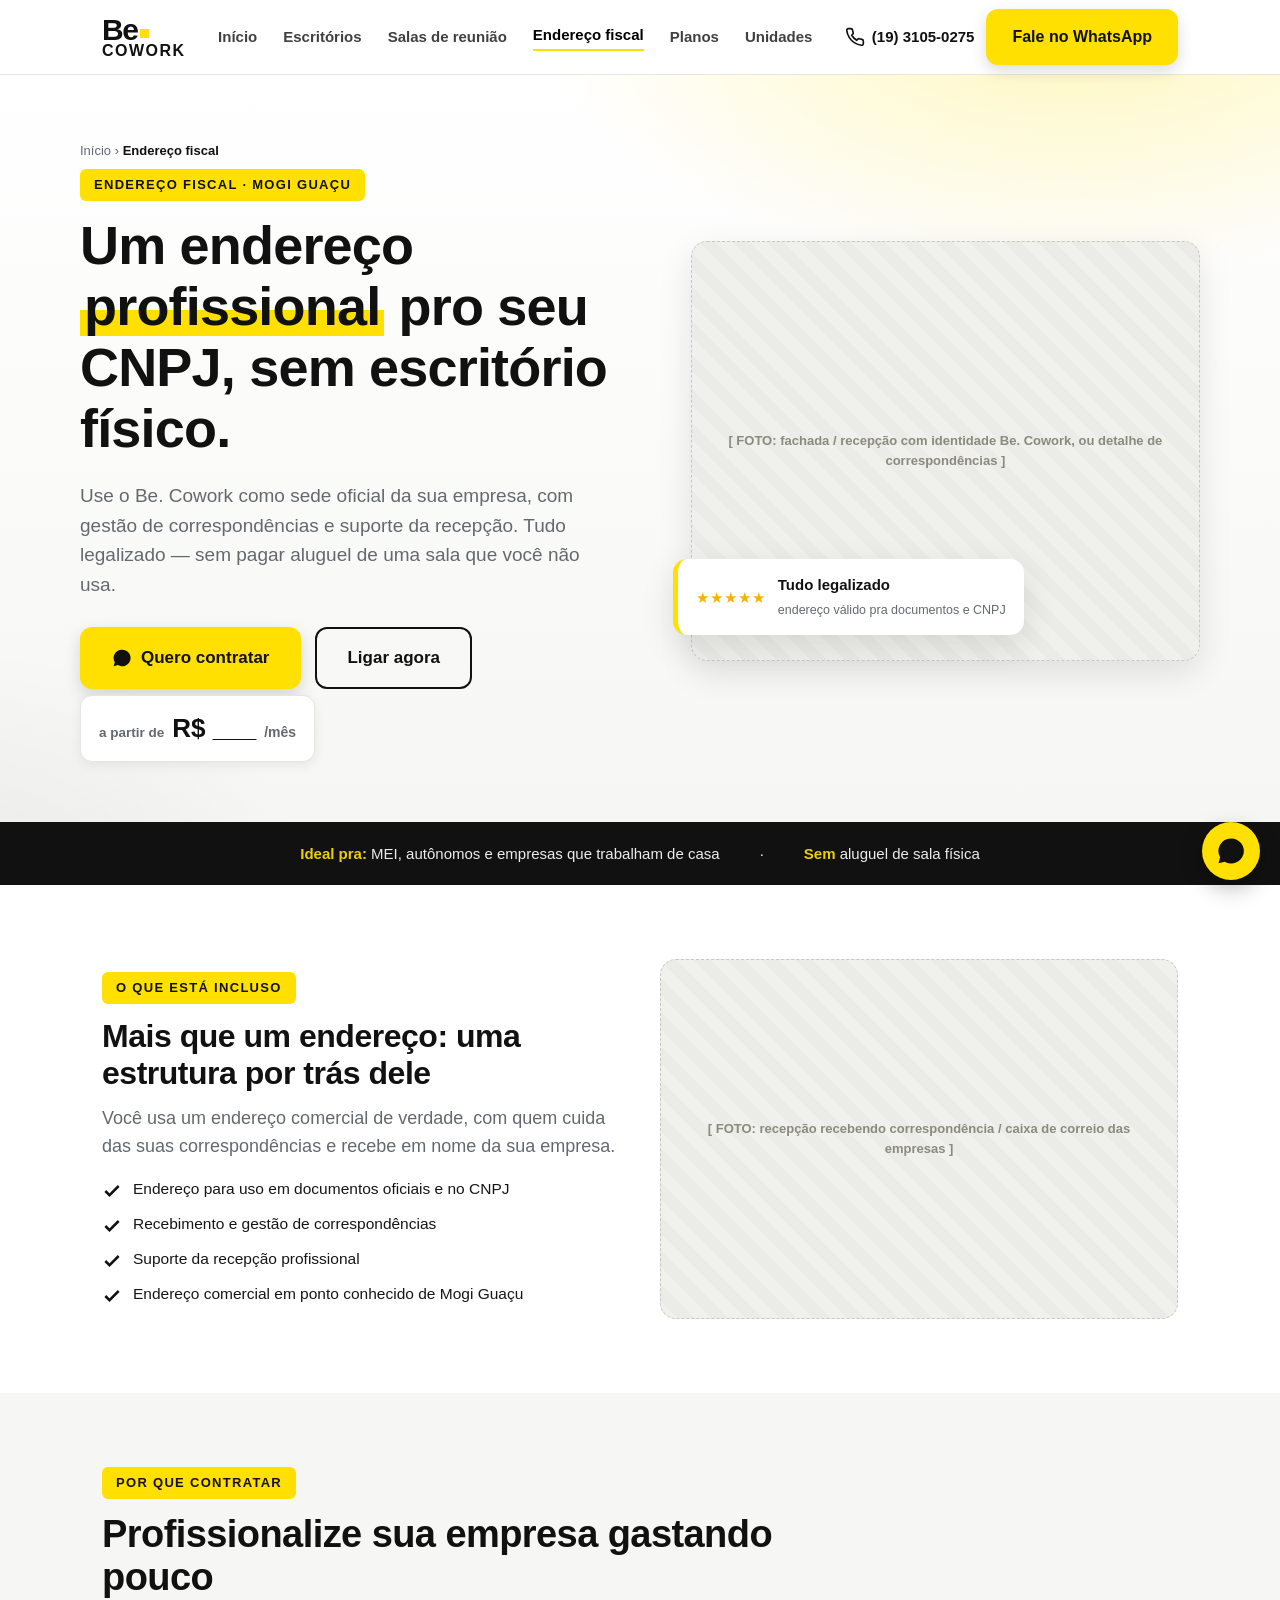
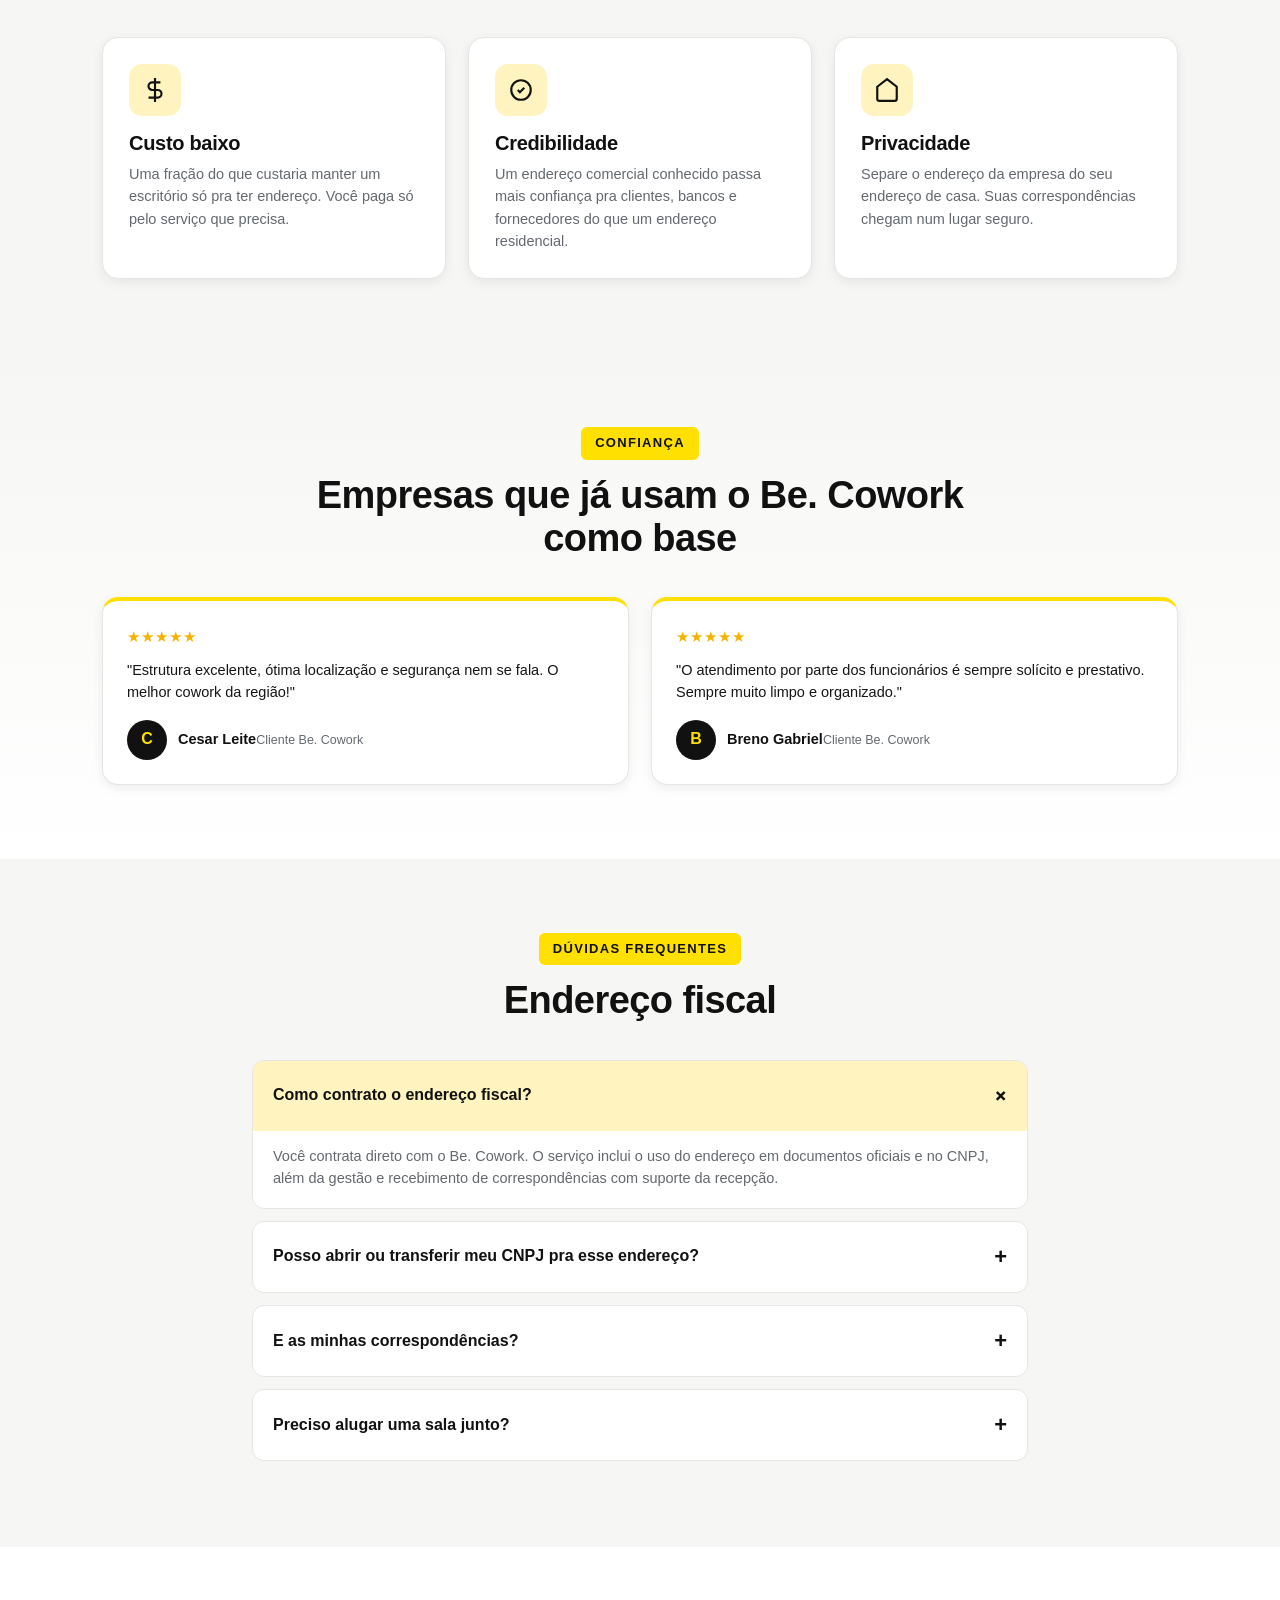
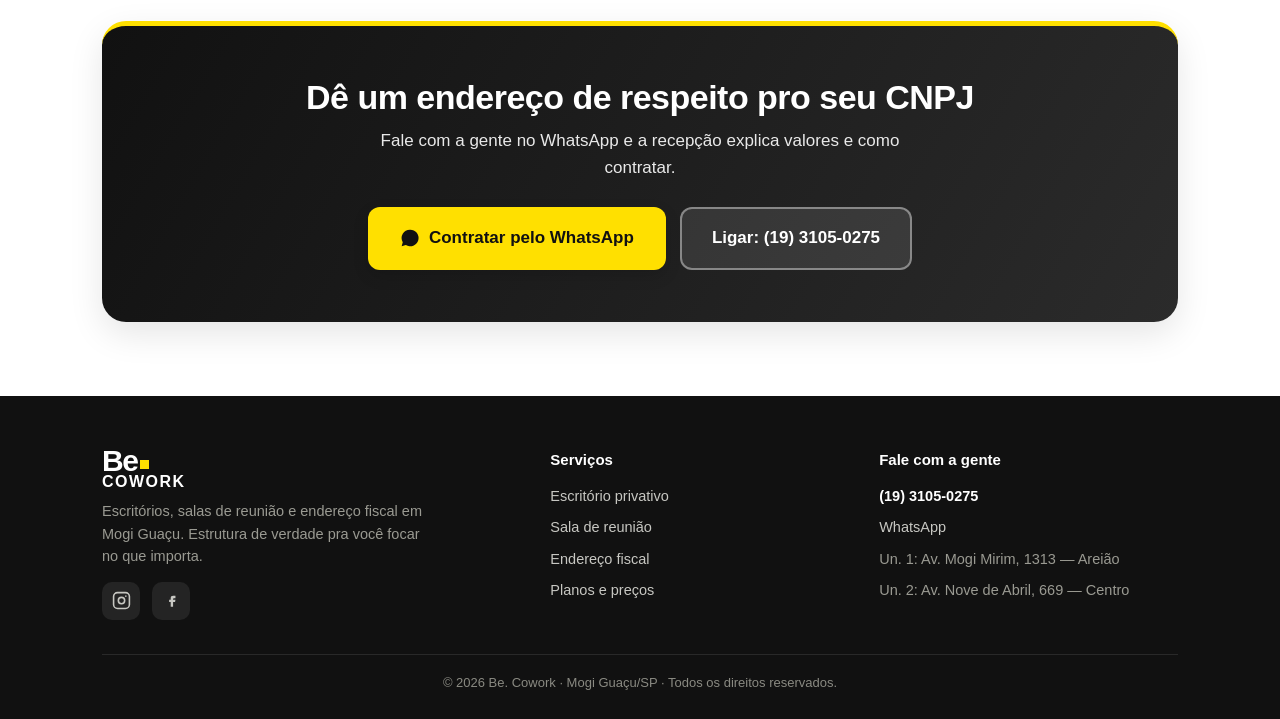
==== endereco-fiscal.html @ 9a3a2b2c "Upload becowork Subindo o site primeira vez" ====
<!DOCTYPE html>
<html lang="pt-BR">
<head>
<meta charset="UTF-8">
<meta name="viewport" content="width=device-width, initial-scale=1.0">
<title>Endereço fiscal para CNPJ em Mogi Guaçu | Be. Cowork</title>
<meta name="description" content="Endereço fiscal em Mogi Guaçu para o seu CNPJ, com gestão de correspondências e suporte da recepção. Tudo legalizado, sem manter escritório físico. Contrate pelo WhatsApp.">
<meta name="theme-color" content="#111111">
<meta property="og:title" content="Endereço fiscal para CNPJ em Mogi Guaçu | Be. Cowork">
<meta property="og:description" content="Use o Be. Cowork como sede oficial do seu CNPJ. Legalizado, sem escritório físico.">
<meta property="og:type" content="website">
<link rel="stylesheet" href="styles.css">
<!-- LANDING: ENDEREÇO FISCAL. Alvo de anúncios: "endereço fiscal", "endereço para CNPJ", "alugar endereço comercial". WhatsApp: 551931050275 -->
</head>
<body>

<!-- HEADER -->
<header>
  <div class="wrap nav">
    <a href="index.html" class="brand" aria-label="Be. Cowork"><span class="l1">Be<i></i></span><span class="l2">COWORK</span></a>
    <nav class="navlinks" id="menu">
      <a href="index.html">Início</a>
      <a href="escritorio-privativo.html">Escritórios</a>
      <a href="sala-de-reuniao.html">Salas de reunião</a>
      <a href="endereco-fiscal.html" class="active">Endereço fiscal</a>
      <a href="index.html#planos">Planos</a>
      <a href="index.html#unidades">Unidades</a>
    </nav>
    <div class="nav-cta">
      <a href="tel:+551931050275" class="tel-link" data-canal="telefone" data-origem="header"><svg class="ico" viewBox="0 0 24 24" fill="none" stroke="currentColor" stroke-width="2"><path d="M22 16.9v3a2 2 0 0 1-2.2 2 19.8 19.8 0 0 1-8.6-3.1 19.5 19.5 0 0 1-6-6 19.8 19.8 0 0 1-3.1-8.7A2 2 0 0 1 4.1 2h3a2 2 0 0 1 2 1.7c.1 1 .4 1.9.7 2.8a2 2 0 0 1-.5 2.1L8.1 9.9a16 16 0 0 0 6 6l1.3-1.3a2 2 0 0 1 2.1-.4c.9.3 1.8.6 2.8.7a2 2 0 0 1 1.7 2z"/></svg>(19) 3105-0275</a>
      <a href="https://wa.me/551931050275?text=Ol%C3%A1!%20Quero%20contratar%20endere%C3%A7o%20fiscal." class="btn btn-wpp" target="_blank" rel="noopener" data-canal="whatsapp" data-origem="header">Fale no WhatsApp</a>
    </div>
    <button class="burger" id="burger" aria-label="Menu"><span></span><span></span><span></span></button>
  </div>
</header>

<!-- HERO -->
<section class="hero" style="padding:0;">
  <div class="wrap hero-grid">
    <div>
      <div class="crumb"><a href="index.html">Início</a> › <b>Endereço fiscal</b></div>
      <span class="eyebrow">Endereço fiscal · Mogi Guaçu</span>
      <h1>Um endereço <span class="hl">profissional</span> pro seu CNPJ, sem escritório físico.</h1>
      <p class="sub">Use o Be. Cowork como sede oficial da sua empresa, com gestão de correspondências e suporte da recepção. Tudo legalizado — sem pagar aluguel de uma sala que você não usa.</p>
      <div class="hero-cta">
        <a href="https://wa.me/551931050275?text=Ol%C3%A1!%20Quero%20contratar%20endere%C3%A7o%20fiscal%20para%20meu%20CNPJ." class="btn btn-wpp btn-lg" target="_blank" rel="noopener" data-canal="whatsapp" data-origem="lp-fiscal-hero">
          <svg class="ico" viewBox="0 0 24 24" fill="currentColor"><path d="M12 2a10 10 0 0 0-8.7 15l-1.3 4.8 5-1.3A10 10 0 1 0 12 2zm4.4 12c-.2-.1-1.4-.7-1.6-.8s-.4-.1-.6.1-.6.8-.8 1-.3.2-.5.1a6.5 6.5 0 0 1-3.2-2.8c-.2-.4.2-.4.6-1.2a.5.5 0 0 0 0-.5l-.8-1.9c-.2-.5-.4-.4-.6-.4h-.5a1 1 0 0 0-.7.3A3 3 0 0 0 6 9.3a5.2 5.2 0 0 0 1.1 2.7 11.8 11.8 0 0 0 4.6 4c2 .8 2 .6 2.4.5a2.6 2.6 0 0 0 1.7-1.2 2.1 2.1 0 0 0 .1-1.2c-.1-.1-.3-.2-.5-.3z"/></svg>
          Quero contratar
        </a>
        <a href="tel:+551931050275" class="btn btn-ghost btn-lg" data-canal="telefone" data-origem="lp-fiscal-hero">Ligar agora</a>
      </div>
      <div class="pricechip"><small>a partir de</small><b>R$ ___</b><span class="u">/mês</span></div>
    </div>
    <div class="hero-visual">
      <div class="ph" role="img" aria-label="Foto">[ FOTO: fachada / recepção com identidade Be. Cowork, ou detalhe de correspondências ]</div>
      <div class="hero-badge"><div class="stars">★★★★★</div><div><b>Tudo legalizado</b><span>endereço válido pra documentos e CNPJ</span></div></div>
    </div>
  </div>
</section>

<!-- STRIP -->
<div class="strip"><div class="wrap"><span><b>Ideal pra:</b> MEI, autônomos e empresas que trabalham de casa</span><span>·</span><span><b>Sem</b> aluguel de sala física</span></div></div>

<!-- SPLIT -->
<section>
  <div class="wrap split">
    <div class="txt">
      <span class="eyebrow">O que está incluso</span>
      <h2>Mais que um endereço: uma estrutura por trás dele</h2>
      <p class="lead">Você usa um endereço comercial de verdade, com quem cuida das suas correspondências e recebe em nome da sua empresa.</p>
      <ul>
        <li><svg width="20" height="20" viewBox="0 0 24 24" fill="none" stroke="currentColor" stroke-width="3"><path d="M20 6L9 17l-5-5"/></svg>Endereço para uso em documentos oficiais e no CNPJ</li>
        <li><svg width="20" height="20" viewBox="0 0 24 24" fill="none" stroke="currentColor" stroke-width="3"><path d="M20 6L9 17l-5-5"/></svg>Recebimento e gestão de correspondências</li>
        <li><svg width="20" height="20" viewBox="0 0 24 24" fill="none" stroke="currentColor" stroke-width="3"><path d="M20 6L9 17l-5-5"/></svg>Suporte da recepção profissional</li>
        <li><svg width="20" height="20" viewBox="0 0 24 24" fill="none" stroke="currentColor" stroke-width="3"><path d="M20 6L9 17l-5-5"/></svg>Endereço comercial em ponto conhecido de Mogi Guaçu</li>
      </ul>
    </div>
    <div class="ph" role="img" aria-label="Foto">[ FOTO: recepção recebendo correspondência / caixa de correio das empresas ]</div>
  </div>
</section>

<!-- BENEFÍCIOS -->
<section class="feat">
  <div class="wrap">
    <div class="sec-head"><span class="eyebrow">Por que contratar</span><h2 class="title">Profissionalize sua empresa gastando pouco</h2></div>
    <div class="grid g3">
      <div class="svc"><div class="ic"><svg width="26" height="26" viewBox="0 0 24 24" fill="none" stroke="currentColor" stroke-width="2"><path d="M12 1v22M17 5H9.5a3.5 3.5 0 0 0 0 7h5a3.5 3.5 0 0 1 0 7H6"/></svg></div><h3>Custo baixo</h3><p>Uma fração do que custaria manter um escritório só pra ter endereço. Você paga só pelo serviço que precisa.</p></div>
      <div class="svc"><div class="ic"><svg width="26" height="26" viewBox="0 0 24 24" fill="none" stroke="currentColor" stroke-width="2"><path d="M9 12l2 2 4-4M21 12a9 9 0 1 1-18 0 9 9 0 0 1 18 0z"/></svg></div><h3>Credibilidade</h3><p>Um endereço comercial conhecido passa mais confiança pra clientes, bancos e fornecedores do que um endereço residencial.</p></div>
      <div class="svc"><div class="ic"><svg width="26" height="26" viewBox="0 0 24 24" fill="none" stroke="currentColor" stroke-width="2"><path d="M3 9l9-7 9 7v11a2 2 0 0 1-2 2H5a2 2 0 0 1-2-2z"/></svg></div><h3>Privacidade</h3><p>Separe o endereço da empresa do seu endereço de casa. Suas correspondências chegam num lugar seguro.</p></div>
    </div>
  </div>
</section>

<!-- DEPOIMENTO -->
<section class="tst">
  <div class="wrap">
    <div class="sec-head center"><span class="eyebrow">Confiança</span><h2 class="title">Empresas que já usam o Be. Cowork como base</h2></div>
    <div class="grid g2">
      <div class="tcard"><div class="stars">★★★★★</div><p>"Estrutura excelente, ótima localização e segurança nem se fala. O melhor cowork da região!"</p><div class="who"><div class="av">C</div><div><b>Cesar Leite</b><span>Cliente Be. Cowork</span></div></div></div>
      <div class="tcard"><div class="stars">★★★★★</div><p>"O atendimento por parte dos funcionários é sempre solícito e prestativo. Sempre muito limpo e organizado."</p><div class="who"><div class="av">B</div><div><b>Breno Gabriel</b><span>Cliente Be. Cowork</span></div></div></div>
    </div>
  </div>
</section>

<!-- FAQ -->
<section class="feat faq">
  <div class="wrap" style="max-width:820px;">
    <div class="sec-head center"><span class="eyebrow">Dúvidas frequentes</span><h2 class="title">Endereço fiscal</h2></div>
    <details open><summary>Como contrato o endereço fiscal?<span class="pl">+</span></summary><div class="ans">Você contrata direto com o Be. Cowork. O serviço inclui o uso do endereço em documentos oficiais e no CNPJ, além da gestão e recebimento de correspondências com suporte da recepção.</div></details>
    <details><summary>Posso abrir ou transferir meu CNPJ pra esse endereço?<span class="pl">+</span></summary><div class="ans">Sim, o endereço pode ser usado como sede oficial da sua empresa. Fale com a gente que explicamos o passo a passo conforme o seu caso.</div></details>
    <details><summary>E as minhas correspondências?<span class="pl">+</span></summary><div class="ans">A recepção recebe e faz a gestão das suas correspondências em nome da empresa, e avisa você quando algo chegar.</div></details>
    <details><summary>Preciso alugar uma sala junto?<span class="pl">+</span></summary><div class="ans">Não. O endereço fiscal é um serviço à parte — você contrata só ele, sem precisar de sala física. Se quiser, pode complementar com sala de reunião por hora.</div></details>
  </div>
</section>

<!-- CTA -->
<section>
  <div class="wrap"><div class="cta-band">
    <h2>Dê um endereço de respeito pro seu CNPJ</h2>
    <p>Fale com a gente no WhatsApp e a recepção explica valores e como contratar.</p>
    <div class="hero-cta" style="justify-content:center;">
      <a href="https://wa.me/551931050275?text=Ol%C3%A1!%20Quero%20contratar%20endere%C3%A7o%20fiscal." class="btn btn-wpp btn-lg" target="_blank" rel="noopener" data-canal="whatsapp" data-origem="lp-fiscal-cta"><svg class="ico" viewBox="0 0 24 24" fill="currentColor"><path d="M12 2a10 10 0 0 0-8.7 15l-1.3 4.8 5-1.3A10 10 0 1 0 12 2zm4.4 12c-.2-.1-1.4-.7-1.6-.8s-.4-.1-.6.1-.6.8-.8 1-.3.2-.5.1a6.5 6.5 0 0 1-3.2-2.8c-.2-.4.2-.4.6-1.2a.5.5 0 0 0 0-.5l-.8-1.9c-.2-.5-.4-.4-.6-.4h-.5a1 1 0 0 0-.7.3A3 3 0 0 0 6 9.3a5.2 5.2 0 0 0 1.1 2.7 11.8 11.8 0 0 0 4.6 4c2 .8 2 .6 2.4.5a2.6 2.6 0 0 0 1.7-1.2 2.1 2.1 0 0 0 .1-1.2c-.1-.1-.3-.2-.5-.3z"/></svg>Contratar pelo WhatsApp</a>
      <a href="tel:+551931050275" class="btn btn-ghost btn-lg" data-canal="telefone" data-origem="lp-fiscal-cta">Ligar: (19) 3105-0275</a>
    </div>
  </div></div>
</section>

<!-- FOOTER -->
<footer>
  <div class="wrap"><div class="fgrid">
    <div>
      <span class="brand inv"><span class="l1">Be<i></i></span><span class="l2">COWORK</span></span>
      <p style="max-width:320px;color:#9a9a92;margin-top:12px;">Escritórios, salas de reunião e endereço fiscal em Mogi Guaçu. Estrutura de verdade pra você focar no que importa.</p>
      <div class="soc"><a href="https://www.instagram.com/be.cowork/" target="_blank" rel="noopener" aria-label="Instagram"><svg width="19" height="19" viewBox="0 0 24 24" fill="none" stroke="currentColor" stroke-width="2"><rect x="2" y="2" width="20" height="20" rx="5"/><circle cx="12" cy="12" r="4"/><circle cx="17.5" cy="6.5" r="1" fill="currentColor" stroke="none"/></svg></a><a href="https://www.facebook.com/be.coworkoficial/" target="_blank" rel="noopener" aria-label="Facebook"><svg width="19" height="19" viewBox="0 0 24 24" fill="currentColor"><path d="M14 9h3V6h-3c-2 0-3 1-3 3v2H9v3h2v6h3v-6h2.5l.5-3H14v-1c0-.6.4-1 1-1z"/></svg></a></div>
    </div>
    <div><h4>Serviços</h4><div class="flist"><a href="escritorio-privativo.html">Escritório privativo</a><a href="sala-de-reuniao.html">Sala de reunião</a><a href="endereco-fiscal.html">Endereço fiscal</a><a href="index.html#planos">Planos e preços</a></div></div>
    <div><h4>Fale com a gente</h4><div class="flist"><a href="tel:+551931050275" data-canal="telefone" data-origem="footer"><b style="color:#fff;">(19) 3105-0275</b></a><a href="https://wa.me/551931050275?text=Ol%C3%A1!%20Vi%20o%20site%20e%20quero%20mais%20informa%C3%A7%C3%B5es." target="_blank" rel="noopener" data-canal="whatsapp" data-origem="footer">WhatsApp</a><span style="color:#9a9a92;">Un. 1: Av. Mogi Mirim, 1313 — Areião</span><span style="color:#9a9a92;">Un. 2: Av. Nove de Abril, 669 — Centro</span></div></div>
  </div><div class="fbar">© 2026 Be. Cowork · Mogi Guaçu/SP · Todos os direitos reservados.</div></div>
</footer>

<a href="https://wa.me/551931050275?text=Ol%C3%A1!%20Quero%20contratar%20endere%C3%A7o%20fiscal." class="float-wpp" target="_blank" rel="noopener" aria-label="WhatsApp" data-canal="whatsapp" data-origem="botao-flutuante"><svg width="30" height="30" viewBox="0 0 24 24" fill="currentColor"><path d="M12 2a10 10 0 0 0-8.7 15l-1.3 4.8 5-1.3A10 10 0 1 0 12 2zm4.4 12c-.2-.1-1.4-.7-1.6-.8s-.4-.1-.6.1-.6.8-.8 1-.3.2-.5.1a6.5 6.5 0 0 1-3.2-2.8c-.2-.4.2-.4.6-1.2a.5.5 0 0 0 0-.5l-.8-1.9c-.2-.5-.4-.4-.6-.4h-.5a1 1 0 0 0-.7.3A3 3 0 0 0 6 9.3a5.2 5.2 0 0 0 1.1 2.7 11.8 11.8 0 0 0 4.6 4c2 .8 2 .6 2.4.5a2.6 2.6 0 0 0 1.7-1.2 2.1 2.1 0 0 0 .1-1.2c-.1-.1-.3-.2-.5-.3z"/></svg></a>
<script src="app.js"></script>
</body>
</html>
---- styles.css ----
/* ============================================================
   BE. COWORK — estilos compartilhados
   Identidade: PRETO / CINZA / AMARELO / BRANCO
   ============================================================ */
:root{
  --ink:#161616; --black:#111111; --muted:#63696f;
  --soft:#f6f6f4; --soft2:#eeeeec; --line:#e5e5e2;
  --yellow:#ffe000; --yellow-d:#f0ce00; --yellow-soft:#fff4bf; --star:#f5b301;
  --wpp:#1eb257;
  --radius:16px; --shadow:0 12px 34px rgba(0,0,0,.10); --shadow-sm:0 3px 12px rgba(0,0,0,.07);
}
*{box-sizing:border-box;margin:0;padding:0;}
html{scroll-behavior:smooth;}
body{font-family:-apple-system,"Segoe UI",Roboto,Helvetica,Arial,sans-serif;color:var(--ink);
  background:#fff;line-height:1.55;-webkit-font-smoothing:antialiased;}
a{color:inherit;text-decoration:none;}
img{max-width:100%;display:block;}
.wrap{max-width:1120px;margin:0 auto;padding:0 22px;}
section{padding:74px 0;}
h1,h2,h3{line-height:1.13;letter-spacing:-.015em;color:var(--black);}
h2.title{font-size:clamp(26px,4vw,38px);font-weight:800;}
.lead{color:var(--muted);font-size:clamp(16px,2vw,18px);max-width:640px;}
.center{text-align:center;margin:0 auto;}
.eyebrow{display:inline-block;font-size:13px;font-weight:800;letter-spacing:.1em;text-transform:uppercase;
  color:#111;background:var(--yellow);padding:6px 14px;border-radius:6px;margin-bottom:14px;}

/* Logo recriada */
.brand{display:inline-flex;flex-direction:column;line-height:.84;justify-content:center;}
.brand .l1{font-size:30px;font-weight:800;letter-spacing:-1.5px;color:#111;display:inline-flex;align-items:flex-end;}
.brand .l1 i{width:9px;height:9px;background:var(--yellow);display:inline-block;margin-left:3px;margin-bottom:4px;}
.brand .l2{font-size:16px;font-weight:800;letter-spacing:1.5px;color:#111;margin-top:2px;}
.brand.inv .l1,.brand.inv .l2{color:#fff;}

/* Buttons */
.btn{display:inline-flex;align-items:center;gap:9px;font-weight:800;font-size:16px;
  padding:14px 24px;border-radius:12px;border:2px solid transparent;cursor:pointer;transition:.18s;white-space:nowrap;}
.btn:hover{transform:translateY(-2px);}
.btn-wpp{background:var(--yellow);color:#111;box-shadow:0 6px 16px rgba(0,0,0,.14);}
.btn-wpp:hover{background:#111;color:var(--yellow);}
.btn-dark{background:#111;color:#fff;} .btn-dark:hover{background:#000;color:var(--yellow);}
.btn-ghost{background:transparent;color:#111;border-color:#111;}
.btn-ghost:hover{background:#111;color:#fff;}
.btn-lg{padding:16px 30px;font-size:17px;}
.ico{width:20px;height:20px;flex:none;}

/* Header */
header{position:sticky;top:0;z-index:50;background:rgba(255,255,255,.94);backdrop-filter:blur(10px);
  border-bottom:1px solid var(--line);}
.nav{display:flex;align-items:center;justify-content:space-between;height:74px;}
.navlinks{display:flex;align-items:center;gap:26px;}
.navlinks a{font-weight:600;font-size:15px;color:var(--ink);opacity:.82;}
.navlinks a:hover,.navlinks a.active{opacity:1;color:#000;}
.navlinks a.active{border-bottom:2px solid var(--yellow);padding-bottom:2px;}
.nav-cta{display:flex;align-items:center;gap:12px;}
.tel-link{display:inline-flex;align-items:center;gap:7px;font-weight:800;color:#111;font-size:15px;}
.tel-link:hover{color:#000;}
.burger{display:none;background:none;border:none;cursor:pointer;padding:6px;}
.burger span{display:block;width:24px;height:2.5px;background:#111;margin:5px 0;border-radius:2px;transition:.2s;}

/* Hero */
.hero{background:
    radial-gradient(900px 460px at 84% -10%,rgba(255,224,0,.28),transparent 60%),
    radial-gradient(700px 460px at -5% 110%,rgba(0,0,0,.05),transparent 55%),
    linear-gradient(180deg,#fff,var(--soft));}
.hero-grid{display:grid;grid-template-columns:1.05fr .95fr;gap:48px;align-items:center;padding:66px 0 60px;}
.hero h1{font-size:clamp(32px,5vw,54px);font-weight:800;}
.hero h1 .hl{background:linear-gradient(transparent 56%,var(--yellow) 56%);padding:0 4px;}
.hero p.sub{margin:22px 0 28px;font-size:clamp(16px,2vw,19px);color:var(--muted);max-width:520px;}
.hero-cta{display:flex;gap:14px;flex-wrap:wrap;}
.hero-trust{display:flex;gap:26px;margin-top:36px;flex-wrap:wrap;}
.htx .n{font-size:26px;font-weight:800;color:#111;}
.htx .l{font-size:13px;color:var(--muted);}
.hero-visual{position:relative;}
.ph{background:repeating-linear-gradient(45deg,#f0f0ec,#f0f0ec 12px,#ebebe7 12px,#ebebe7 24px);
  border:1px dashed #c9c9c2;border-radius:var(--radius);display:flex;align-items:center;justify-content:center;
  color:#8a8a80;font-size:13px;text-align:center;padding:16px;font-weight:600;}
.hero-visual .ph{height:420px;box-shadow:var(--shadow);}
.hero-badge{position:absolute;left:-18px;bottom:26px;background:#fff;border-radius:14px;box-shadow:var(--shadow);
  padding:14px 18px;display:flex;align-items:center;gap:12px;border-left:5px solid var(--yellow);}
.hero-badge .stars{color:var(--star);font-size:15px;letter-spacing:1px;}
.hero-badge b{display:block;font-size:15px;color:#111;} .hero-badge span{font-size:12.5px;color:var(--muted);}

/* Breadcrumb + price chip (landing) */
.crumb{font-size:13px;color:var(--muted);margin-bottom:8px;}
.crumb a:hover{color:#111;} .crumb b{color:#111;}
.pricechip{display:inline-flex;align-items:baseline;gap:8px;background:#fff;border:1px solid var(--line);
  border-radius:12px;padding:12px 18px;box-shadow:var(--shadow-sm);margin-top:6px;}
.pricechip small{color:var(--muted);font-size:13.5px;font-weight:600;}
.pricechip b{font-size:26px;color:#111;} .pricechip .u{color:var(--muted);font-size:14px;font-weight:600;}

/* Trust strip */
.strip{background:#111;color:#fff;padding:20px 0;}
.strip .wrap{display:flex;align-items:center;justify-content:center;gap:14px 40px;flex-wrap:wrap;text-align:center;}
.strip b{color:var(--yellow);} .strip span{opacity:.92;font-size:15px;}

.sec-head{max-width:680px;margin-bottom:38px;}
.grid{display:grid;gap:22px;}
.g2{grid-template-columns:1fr 1fr;} .g3{grid-template-columns:repeat(3,1fr);}

/* Cards (serviços / benefícios) */
.svc{background:#fff;border:1px solid var(--line);border-radius:var(--radius);padding:26px;box-shadow:var(--shadow-sm);
  display:flex;flex-direction:column;transition:.18s;}
.svc:hover{transform:translateY(-4px);box-shadow:var(--shadow);border-color:#111;}
.svc .ic{width:52px;height:52px;border-radius:13px;background:var(--yellow-soft);color:#111;
  display:flex;align-items:center;justify-content:center;margin-bottom:16px;}
.svc h3{font-size:20px;margin-bottom:8px;}
.svc p{color:var(--muted);font-size:14.5px;flex:1;}
.svc .price{margin:16px 0 6px;font-size:14px;color:var(--muted);}
.svc .price b{font-size:22px;color:#111;display:block;}
.svc a.more{margin-top:14px;font-weight:800;color:#111;font-size:15px;display:inline-flex;align-items:center;gap:6px;}
.svc a.more:hover{gap:10px;}
.svc.dark{background:#111;border-color:#111;}
.svc.dark h3{color:#fff;} .svc.dark p{color:#bdbdbd;}
.svc.dark .ic{background:rgba(255,255,255,.1);color:var(--yellow);}
.svc.dark a.more{color:var(--yellow);}

/* Split (texto + foto) para landing */
.split{display:grid;grid-template-columns:1fr 1fr;gap:40px;align-items:center;}
.split.rev .txt{order:2;}
.split .ph{height:360px;}
.split h2{font-size:clamp(24px,3.4vw,32px);margin-bottom:14px;}
.split ul{list-style:none;margin-top:16px;display:flex;flex-direction:column;gap:11px;}
.split li{display:flex;gap:11px;font-size:15.5px;color:var(--ink);}
.split li svg{color:#111;flex:none;margin-top:4px;}

/* Included / features */
.feat{background:var(--soft);}
.feat-list{display:grid;grid-template-columns:repeat(3,1fr);gap:16px 24px;margin-top:8px;}
.feat-item{display:flex;align-items:center;gap:12px;font-weight:700;color:#111;font-size:15.5px;
  background:#fff;border:1px solid var(--line);border-radius:12px;padding:14px 16px;}
.feat-item .ck{width:26px;height:26px;border-radius:50%;background:var(--yellow);color:#111;flex:none;
  display:flex;align-items:center;justify-content:center;}

/* Pricing */
.plans{display:grid;grid-template-columns:repeat(3,1fr);gap:22px;align-items:stretch;}
.plan{background:#fff;border:1px solid var(--line);border-radius:var(--radius);padding:30px 26px;
  box-shadow:var(--shadow-sm);display:flex;flex-direction:column;position:relative;}
.plan.feature{border:2px solid #111;box-shadow:var(--shadow);}
.plan .tagpop{position:absolute;top:-13px;left:50%;transform:translateX(-50%);background:var(--yellow);color:#111;
  font-size:12px;font-weight:800;letter-spacing:.05em;text-transform:uppercase;padding:5px 14px;border-radius:20px;}
.plan h3{font-size:19px;} .plan .from{color:var(--muted);font-size:13.5px;margin-top:14px;}
.plan .val{font-size:34px;font-weight:800;color:#111;} .plan .val small{font-size:15px;font-weight:600;color:var(--muted);}
.plan ul{list-style:none;margin:18px 0 22px;display:flex;flex-direction:column;gap:10px;}
.plan li{display:flex;gap:10px;font-size:14.5px;color:var(--ink);} .plan li svg{color:#111;flex:none;margin-top:3px;}
.plan .btn{width:100%;justify-content:center;margin-top:auto;}
.price-note{text-align:center;color:var(--muted);font-size:13.5px;margin-top:20px;}

/* Gallery */
.gal{display:grid;grid-template-columns:repeat(4,1fr);grid-auto-rows:150px;gap:14px;}
.gal .ph{height:100%;} .gal .big{grid-column:span 2;grid-row:span 2;}

/* Testimonials */
.tst{background:linear-gradient(180deg,var(--soft),#fff);}
.tcard{background:#fff;border:1px solid var(--line);border-radius:var(--radius);padding:24px;box-shadow:var(--shadow-sm);
  border-top:4px solid var(--yellow);}
.tcard .stars{color:var(--star);letter-spacing:1px;font-size:15px;margin-bottom:10px;}
.tcard p{font-size:14.5px;color:var(--ink);}
.tcard .who{display:flex;align-items:center;gap:11px;margin-top:16px;}
.tcard .av{width:40px;height:40px;border-radius:50%;background:#111;color:var(--yellow);display:flex;
  align-items:center;justify-content:center;font-weight:800;flex:none;}
.tcard .who b{font-size:14.5px;color:#111;} .tcard .who span{font-size:12.5px;color:var(--muted);}

/* Units / rooms */
.unit{background:#fff;border:1px solid var(--line);border-radius:var(--radius);overflow:hidden;box-shadow:var(--shadow-sm);}
.unit iframe{width:100%;height:230px;border:0;display:block;filter:grayscale(.2);}
.unit .ph{height:220px;border-radius:0;border-left:0;border-right:0;border-top:0;}
.unit .body{padding:20px 22px;}
.unit h3{font-size:18px;margin-bottom:6px;} .unit p{color:var(--muted);font-size:14.5px;}
.unit .tagunit{display:inline-block;font-size:12px;font-weight:800;text-transform:uppercase;letter-spacing:.05em;
  background:var(--yellow);color:#111;padding:3px 10px;border-radius:20px;margin-bottom:8px;}

/* FAQ */
.faq details{background:#fff;border:1px solid var(--line);border-radius:12px;margin-bottom:12px;overflow:hidden;}
.faq summary{list-style:none;cursor:pointer;padding:18px 20px;font-weight:700;color:#111;font-size:16px;
  display:flex;justify-content:space-between;align-items:center;gap:12px;}
.faq summary::-webkit-details-marker{display:none;}
.faq summary .pl{font-size:22px;color:#111;transition:.2s;flex:none;}
.faq details[open] summary{background:var(--yellow-soft);}
.faq details[open] summary .pl{transform:rotate(45deg);}
.faq .ans{padding:14px 20px 18px;color:var(--muted);font-size:14.5px;}

/* CTA band */
.cta-band{background:linear-gradient(120deg,#111,#2b2b2b);color:#fff;border-radius:24px;
  padding:52px 44px;text-align:center;box-shadow:var(--shadow);border-top:5px solid var(--yellow);}
.cta-band h2{font-size:clamp(24px,3.5vw,34px);font-weight:800;margin-bottom:12px;color:#fff;}
.cta-band p{opacity:.9;max-width:560px;margin:0 auto 26px;font-size:17px;}
.cta-band .btn-ghost{background:rgba(255,255,255,.1);color:#fff;border-color:rgba(255,255,255,.4);}
.cta-band .btn-ghost:hover{background:#fff;color:#111;border-color:#fff;}

/* Footer */
footer{background:#111;color:#c7c7c2;padding:52px 0 26px;font-size:14.5px;}
footer .fgrid{display:grid;grid-template-columns:1.4fr 1fr 1fr;gap:30px;}
footer h4{color:#fff;font-size:15px;margin-bottom:14px;}
footer a{color:#c7c7c2;} footer a:hover{color:var(--yellow);}
footer .flist{display:flex;flex-direction:column;gap:9px;margin-top:6px;}
footer .soc{display:flex;gap:12px;margin-top:14px;}
footer .soc a{width:38px;height:38px;border-radius:10px;background:rgba(255,255,255,.08);display:flex;
  align-items:center;justify-content:center;}
footer .soc a:hover{background:var(--yellow);color:#111;}
.fbar{border-top:1px solid rgba(255,255,255,.1);margin-top:34px;padding-top:18px;text-align:center;color:#8a8a82;font-size:13px;}

/* Floating WhatsApp */
.float-wpp{position:fixed;right:20px;bottom:20px;z-index:60;width:58px;height:58px;border-radius:50%;
  background:var(--yellow);color:#111;display:flex;align-items:center;justify-content:center;
  box-shadow:0 8px 22px rgba(0,0,0,.28);animation:pulse 2.4s infinite;}
@keyframes pulse{0%{box-shadow:0 8px 22px rgba(0,0,0,.28),0 0 0 0 rgba(255,224,0,.6);}
  70%{box-shadow:0 8px 22px rgba(0,0,0,.28),0 0 0 16px rgba(255,224,0,0);}100%{box-shadow:0 8px 22px rgba(0,0,0,.28);}}

@media(max-width:900px){
  .hero-grid,.split{grid-template-columns:1fr;gap:30px;padding:44px 0;}
  .split.rev .txt{order:0;} .split .ph,.hero-visual .ph{height:280px;}
  .g3,.plans,.feat-list{grid-template-columns:1fr;}
  footer .fgrid{grid-template-columns:1fr;}
  .gal{grid-template-columns:repeat(2,1fr);} .gal .big{grid-column:span 2;grid-row:span 1;}
}
@media(max-width:760px){
  .navlinks,.nav-cta .tel-link,.nav-cta .btn-ghost{display:none;}
  .burger{display:block;}
  .navlinks.open{display:flex;position:absolute;top:74px;left:0;right:0;background:#fff;flex-direction:column;
    gap:0;padding:8px 22px 18px;border-bottom:1px solid var(--line);box-shadow:var(--shadow);}
  .navlinks.open a{padding:12px 0;border-bottom:1px solid var(--line);width:100%;}
  .navlinks.open a.active{border-bottom:1px solid var(--line);}
  .cta-band{padding:38px 22px;} section{padding:52px 0;}
}
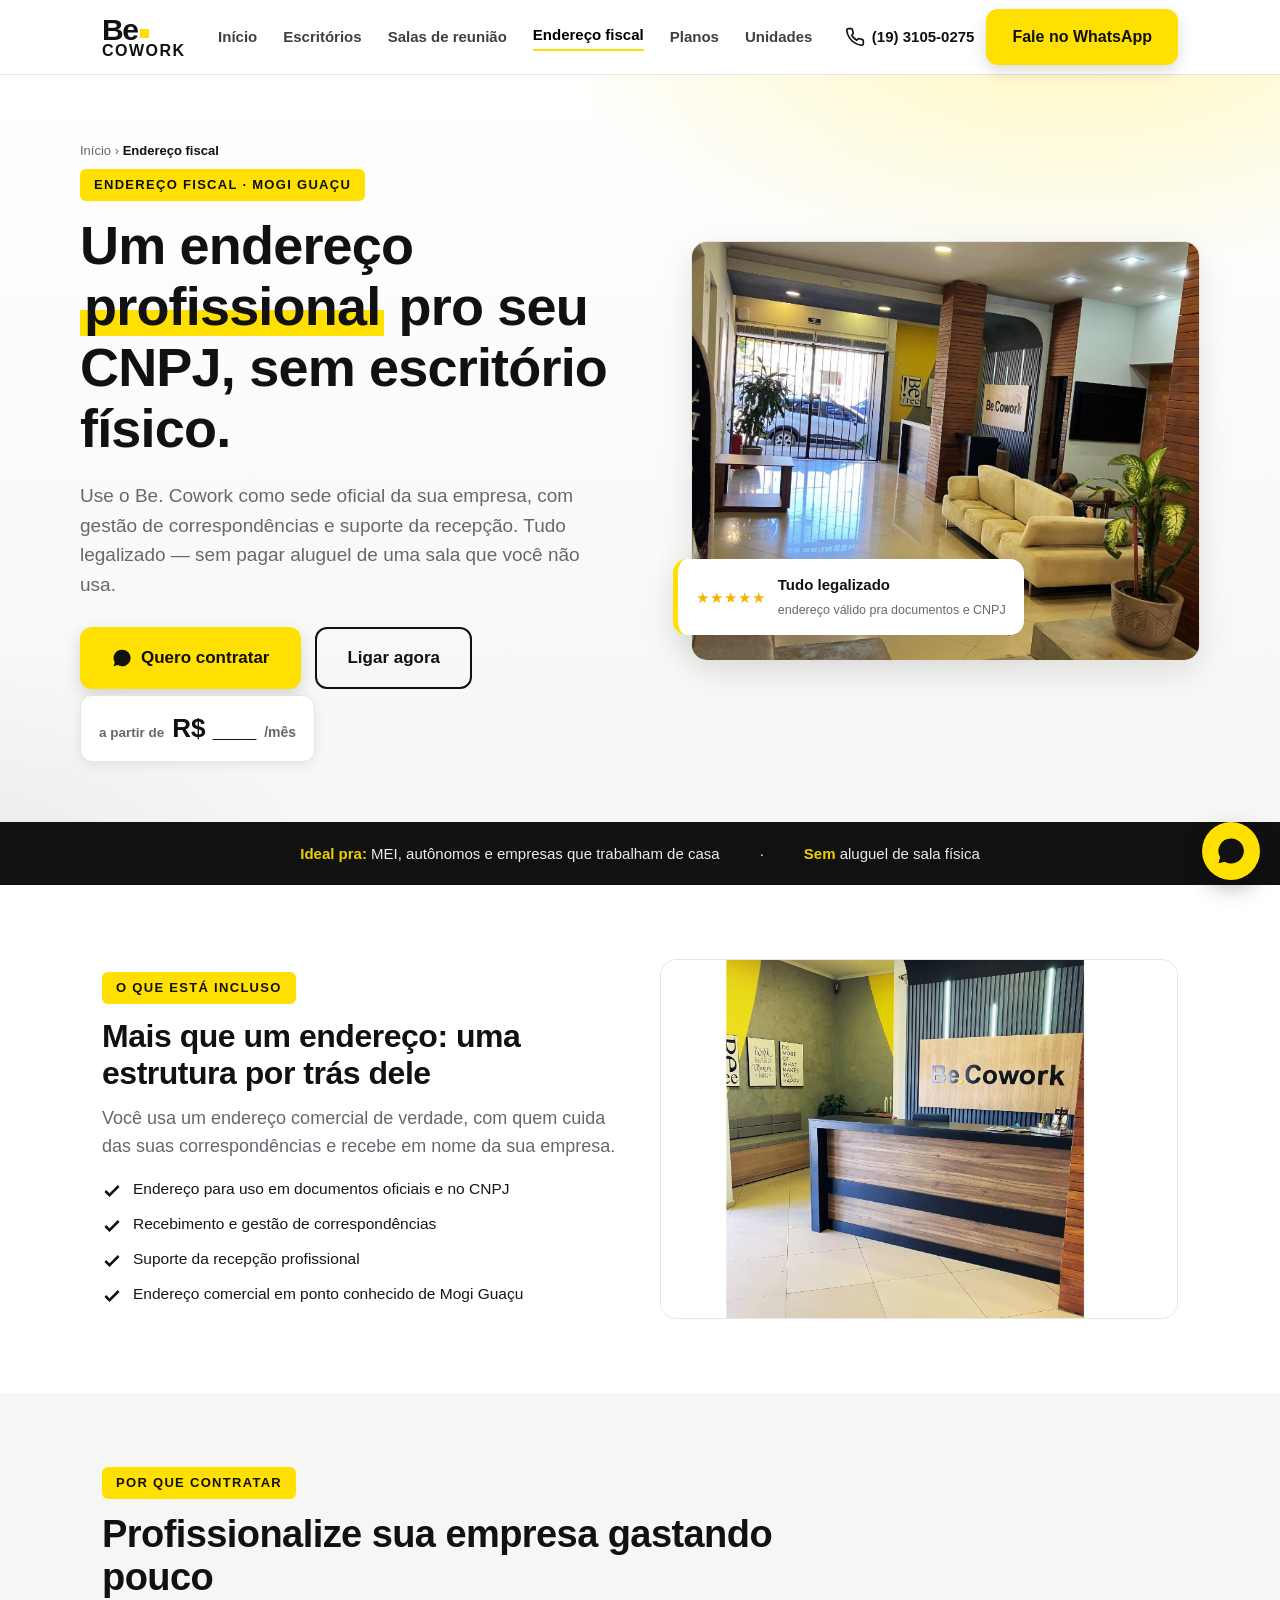
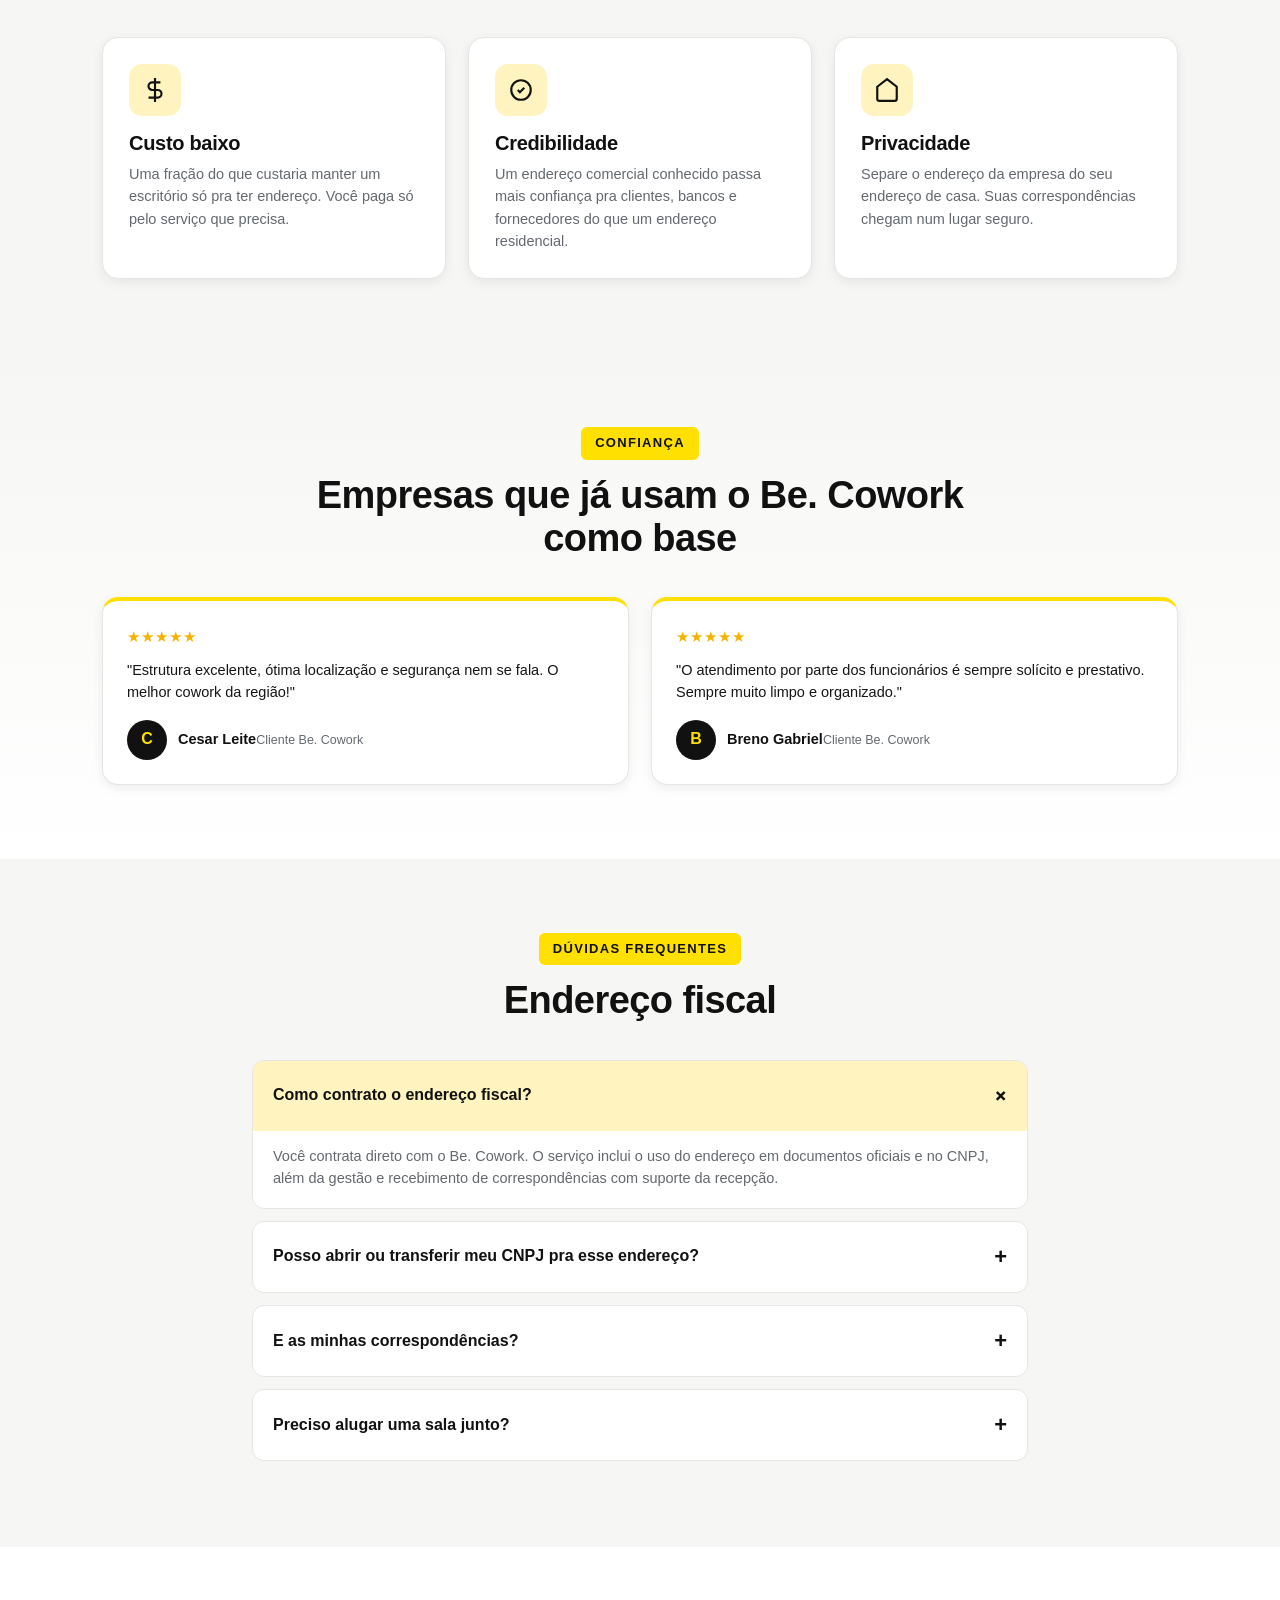
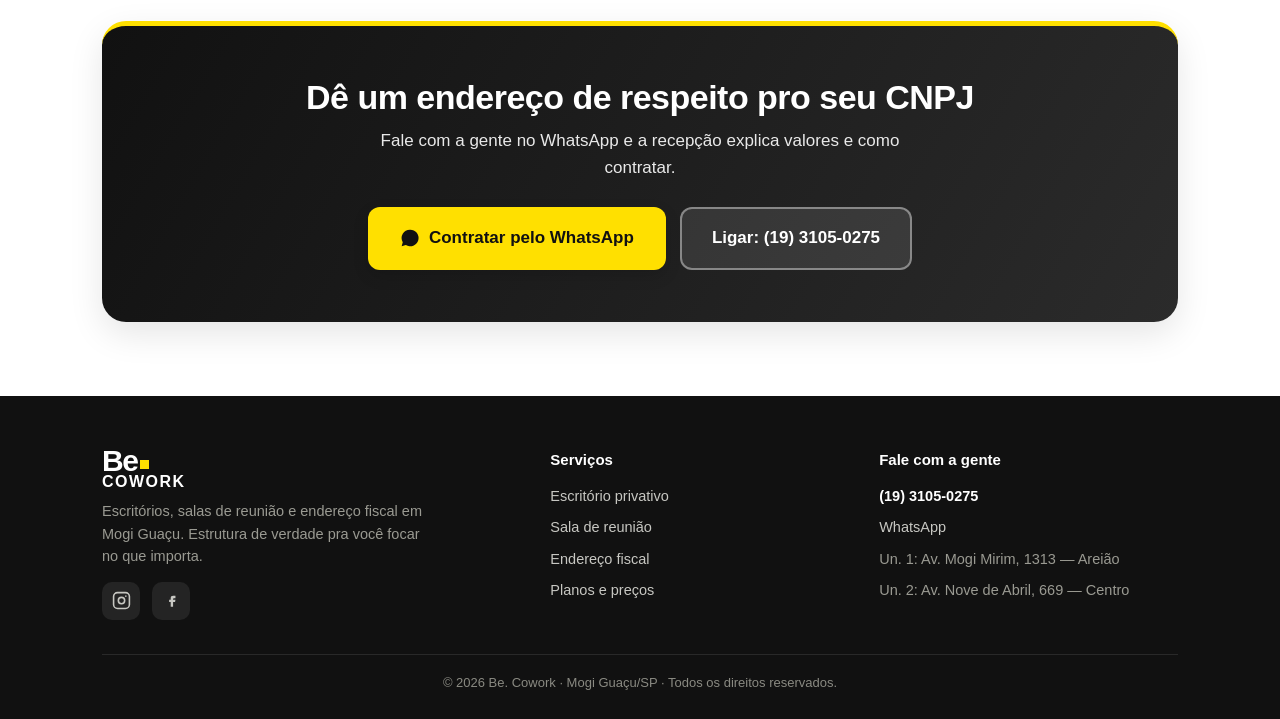
==== commit 8ab0822a: "Add fotos reais nos placeholders do site Be. Cowork. Substitui os blocos .ph do hero e da galeria pe" ====
--- a/endereco-fiscal.html
+++ b/endereco-fiscal.html
@@ -52,7 +52,7 @@
       <div class="pricechip"><small>a partir de</small><b>R$ ___</b><span class="u">/mês</span></div>
     </div>
     <div class="hero-visual">
-      <div class="ph" role="img" aria-label="Foto">[ FOTO: fachada / recepção com identidade Be. Cowork, ou detalhe de correspondências ]</div>
+      <div class="ph"><img src="images/recepcao.png" alt="Recepção Be. Cowork" width="800" height="600" loading="eager"></div>
       <div class="hero-badge"><div class="stars">★★★★★</div><div><b>Tudo legalizado</b><span>endereço válido pra documentos e CNPJ</span></div></div>
     </div>
   </div>
@@ -75,7 +75,7 @@
         <li><svg width="20" height="20" viewBox="0 0 24 24" fill="none" stroke="currentColor" stroke-width="3"><path d="M20 6L9 17l-5-5"/></svg>Endereço comercial em ponto conhecido de Mogi Guaçu</li>
       </ul>
     </div>
-    <div class="ph" role="img" aria-label="Foto">[ FOTO: recepção recebendo correspondência / caixa de correio das empresas ]</div>
+    <div class="ph"><img src="images/foto-principal.png" alt="Recepção profissional Be. Cowork" width="800" height="600" loading="lazy"></div>
   </div>
 </section>
 
--- a/styles.css
+++ b/styles.css
@@ -73,7 +73,9 @@
 .hero-visual{position:relative;}
 .ph{background:repeating-linear-gradient(45deg,#f0f0ec,#f0f0ec 12px,#ebebe7 12px,#ebebe7 24px);
   border:1px dashed #c9c9c2;border-radius:var(--radius);display:flex;align-items:center;justify-content:center;
-  color:#8a8a80;font-size:13px;text-align:center;padding:16px;font-weight:600;}
+  color:#8a8a80;font-size:13px;text-align:center;padding:16px;font-weight:600;overflow:hidden;}
+.ph:has(img){padding:0;border-style:solid;border-color:var(--line);background:#e8e8e4;color:transparent;}
+.ph img{width:100%;height:100%;object-fit:cover;}
 .hero-visual .ph{height:420px;box-shadow:var(--shadow);}
 .hero-badge{position:absolute;left:-18px;bottom:26px;background:#fff;border-radius:14px;box-shadow:var(--shadow);
   padding:14px 18px;display:flex;align-items:center;gap:12px;border-left:5px solid var(--yellow);}
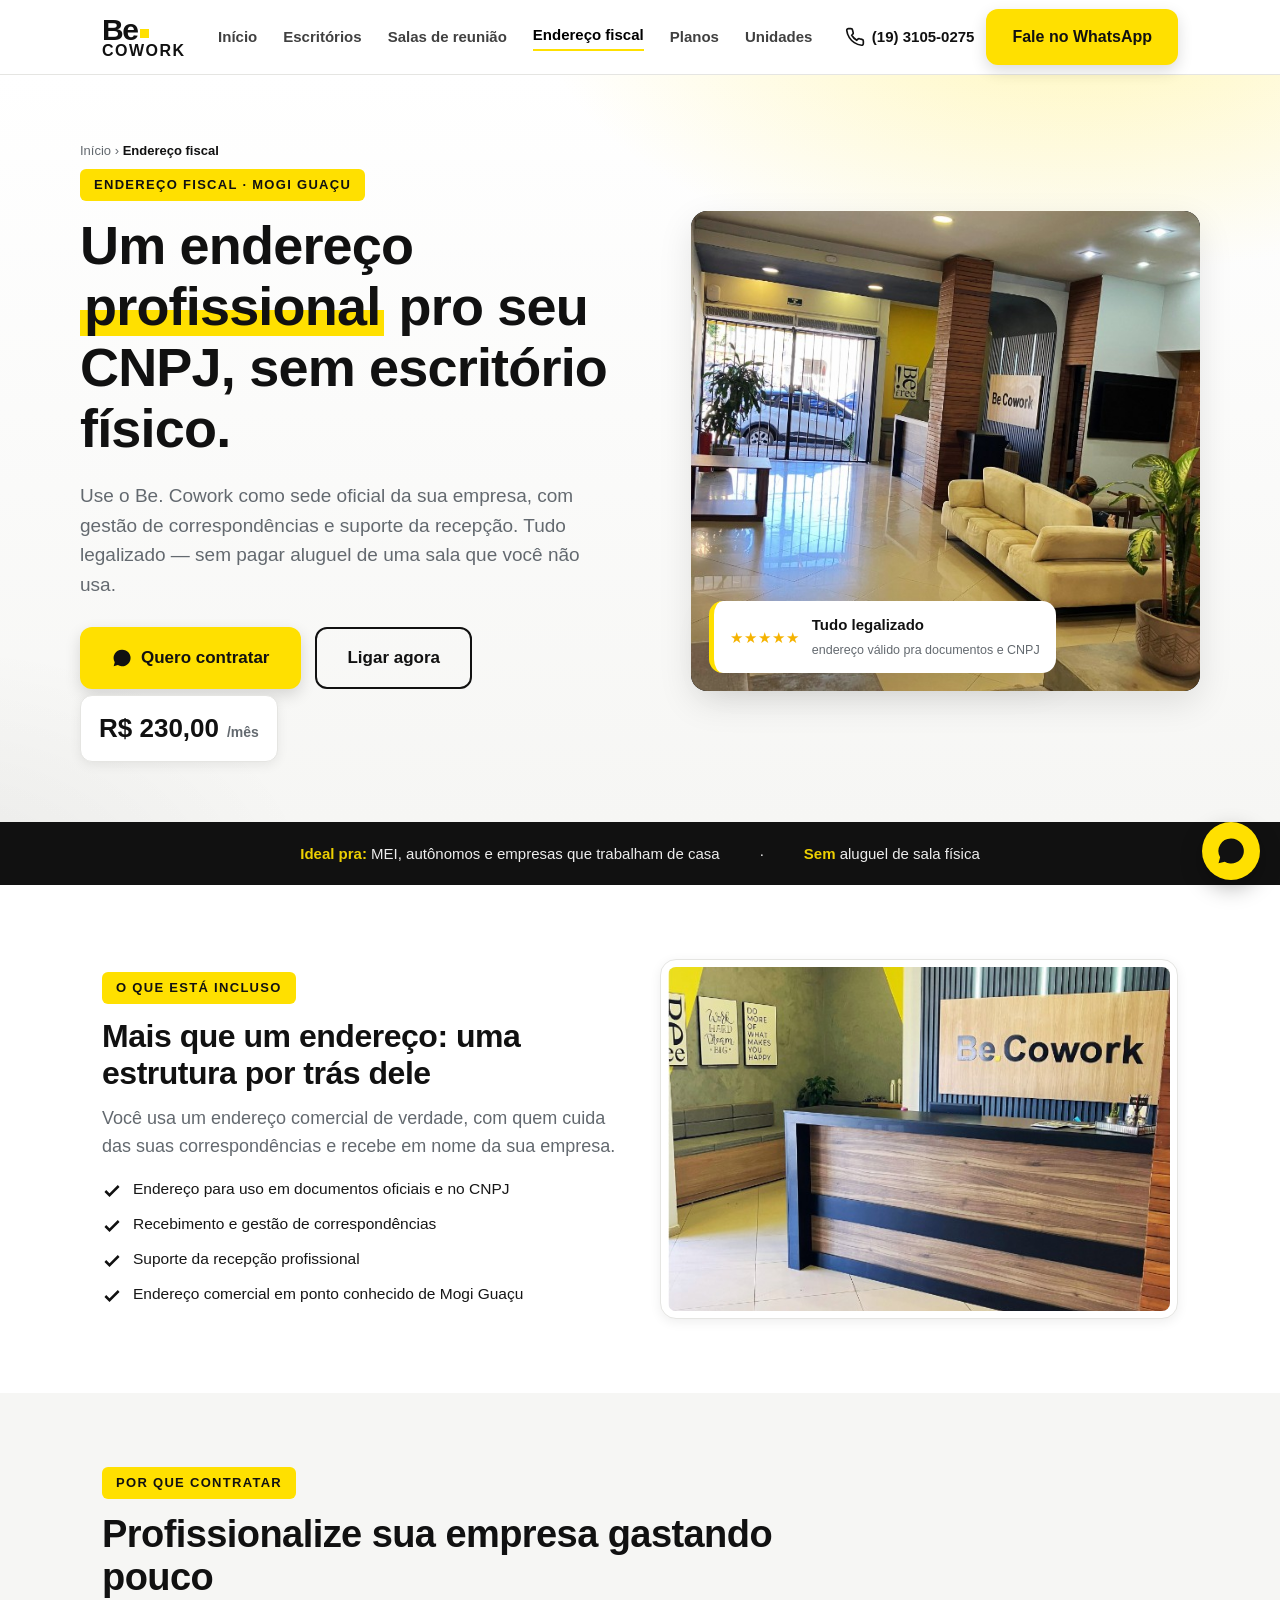
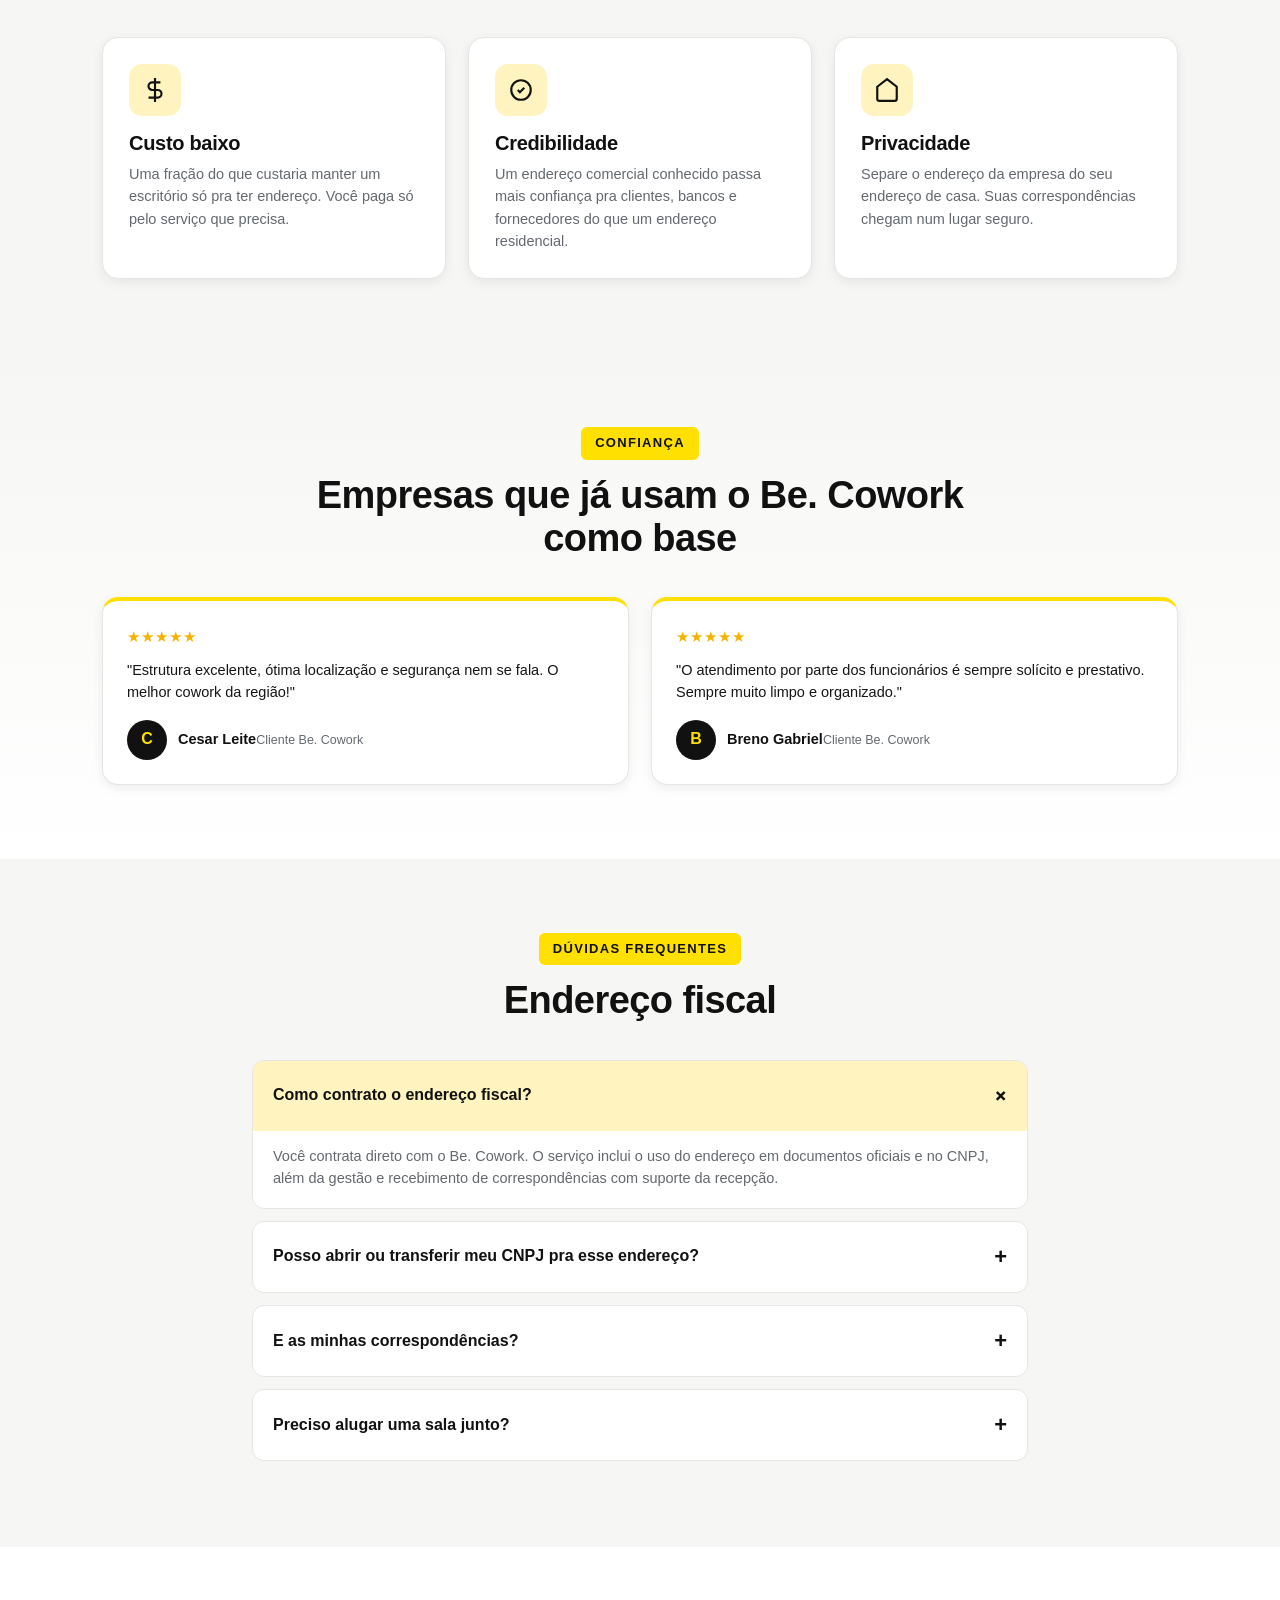
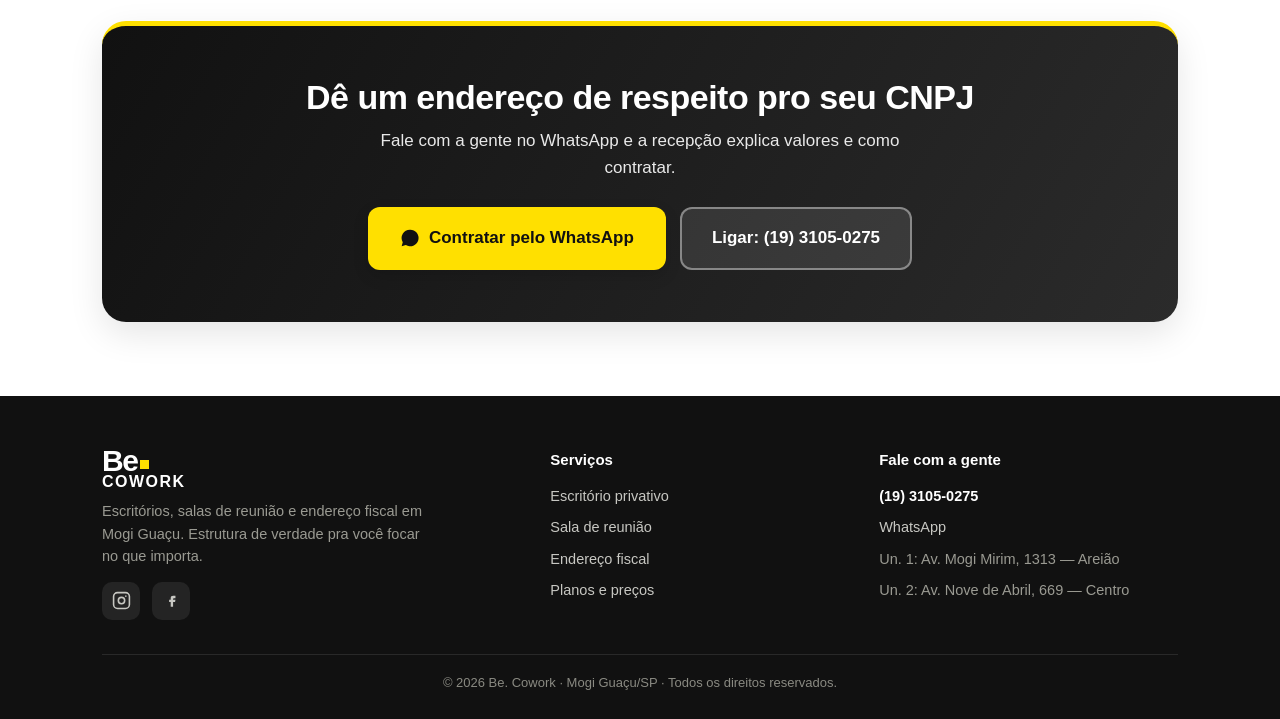
==== commit f40493fa: "Atualiza valores dos servicos Be. Cowork" ====
--- a/endereco-fiscal.html
+++ b/endereco-fiscal.html
@@ -49,7 +49,7 @@
         </a>
         <a href="tel:+551931050275" class="btn btn-ghost btn-lg" data-canal="telefone" data-origem="lp-fiscal-hero">Ligar agora</a>
       </div>
-      <div class="pricechip"><small>a partir de</small><b>R$ ___</b><span class="u">/mês</span></div>
+      <div class="pricechip"><b>R$ 230,00</b><span class="u">/mês</span></div>
     </div>
     <div class="hero-visual">
       <div class="ph"><img src="images/recepcao.png" alt="Recepção Be. Cowork" width="800" height="600" loading="eager"></div>
--- a/styles.css
+++ b/styles.css
@@ -73,12 +73,15 @@
 .hero-visual{position:relative;}
 .ph{background:repeating-linear-gradient(45deg,#f0f0ec,#f0f0ec 12px,#ebebe7 12px,#ebebe7 24px);
   border:1px dashed #c9c9c2;border-radius:var(--radius);display:flex;align-items:center;justify-content:center;
-  color:#8a8a80;font-size:13px;text-align:center;padding:16px;font-weight:600;overflow:hidden;}
-.ph:has(img){padding:0;border-style:solid;border-color:var(--line);background:#e8e8e4;color:transparent;}
-.ph img{width:100%;height:100%;object-fit:cover;}
-.hero-visual .ph{height:420px;box-shadow:var(--shadow);}
-.hero-badge{position:absolute;left:-18px;bottom:26px;background:#fff;border-radius:14px;box-shadow:var(--shadow);
-  padding:14px 18px;display:flex;align-items:center;gap:12px;border-left:5px solid var(--yellow);}
+  color:#8a8a80;font-size:13px;text-align:center;padding:16px;font-weight:600;overflow:hidden;position:relative;}
+.ph:has(img){padding:0;border:1px solid var(--line);background:#fff;color:transparent;box-shadow:var(--shadow-sm);}
+.ph img{position:absolute;inset:7px;width:calc(100% - 14px);height:calc(100% - 14px);max-width:none;
+  border-radius:calc(var(--radius) - 8px);object-fit:cover;object-position:center;}
+.hero-visual .ph{width:100%;aspect-ratio:1 / 1;height:auto;max-height:480px;box-shadow:var(--shadow);}
+.hero-visual .ph:has(img){border:0;background:#111;box-shadow:var(--shadow);}
+.hero-visual .ph img{inset:0;width:100%;height:100%;border-radius:var(--radius);object-fit:cover;object-position:center;}
+.hero-badge{position:absolute;left:18px;bottom:18px;background:#fff;border-radius:14px;box-shadow:var(--shadow);
+  padding:12px 16px;display:flex;align-items:center;gap:12px;border-left:5px solid var(--yellow);z-index:2;}
 .hero-badge .stars{color:var(--star);font-size:15px;letter-spacing:1px;}
 .hero-badge b{display:block;font-size:15px;color:#111;} .hero-badge span{font-size:12.5px;color:var(--muted);}
 
@@ -148,8 +151,14 @@
 .price-note{text-align:center;color:var(--muted);font-size:13.5px;margin-top:20px;}
 
 /* Gallery */
-.gal{display:grid;grid-template-columns:repeat(4,1fr);grid-auto-rows:150px;gap:14px;}
-.gal .ph{height:100%;} .gal .big{grid-column:span 2;grid-row:span 2;}
+.gal{display:grid;grid-template-columns:repeat(4,1fr);grid-auto-rows:175px;gap:16px;}
+.gal .ph{height:100%;transition:transform .2s ease,box-shadow .2s ease;}
+.gal .ph:has(img):hover{transform:translateY(-4px);box-shadow:var(--shadow);}
+.gal .big{grid-column:span 2;grid-row:span 2;}
+.gal .ph:has(img)::before{content:"";position:absolute;top:0;left:14px;right:14px;height:3px;z-index:2;
+  background:var(--yellow);border-radius:0 0 3px 3px;opacity:.95;}
+.gal .big:has(img)::after{content:"";position:absolute;bottom:14px;left:14px;z-index:2;
+  width:10px;height:10px;background:var(--yellow);border-radius:2px;box-shadow:0 0 0 3px rgba(255,255,255,.85);}
 
 /* Testimonials */
 .tst{background:linear-gradient(180deg,var(--soft),#fff);}
@@ -210,7 +219,7 @@
 
 @media(max-width:900px){
   .hero-grid,.split{grid-template-columns:1fr;gap:30px;padding:44px 0;}
-  .split.rev .txt{order:0;} .split .ph,.hero-visual .ph{height:280px;}
+  .split.rev .txt{order:0;} .split .ph{height:280px;} .hero-visual .ph{max-height:360px;}
   .g3,.plans,.feat-list{grid-template-columns:1fr;}
   footer .fgrid{grid-template-columns:1fr;}
   .gal{grid-template-columns:repeat(2,1fr);} .gal .big{grid-column:span 2;grid-row:span 1;}
